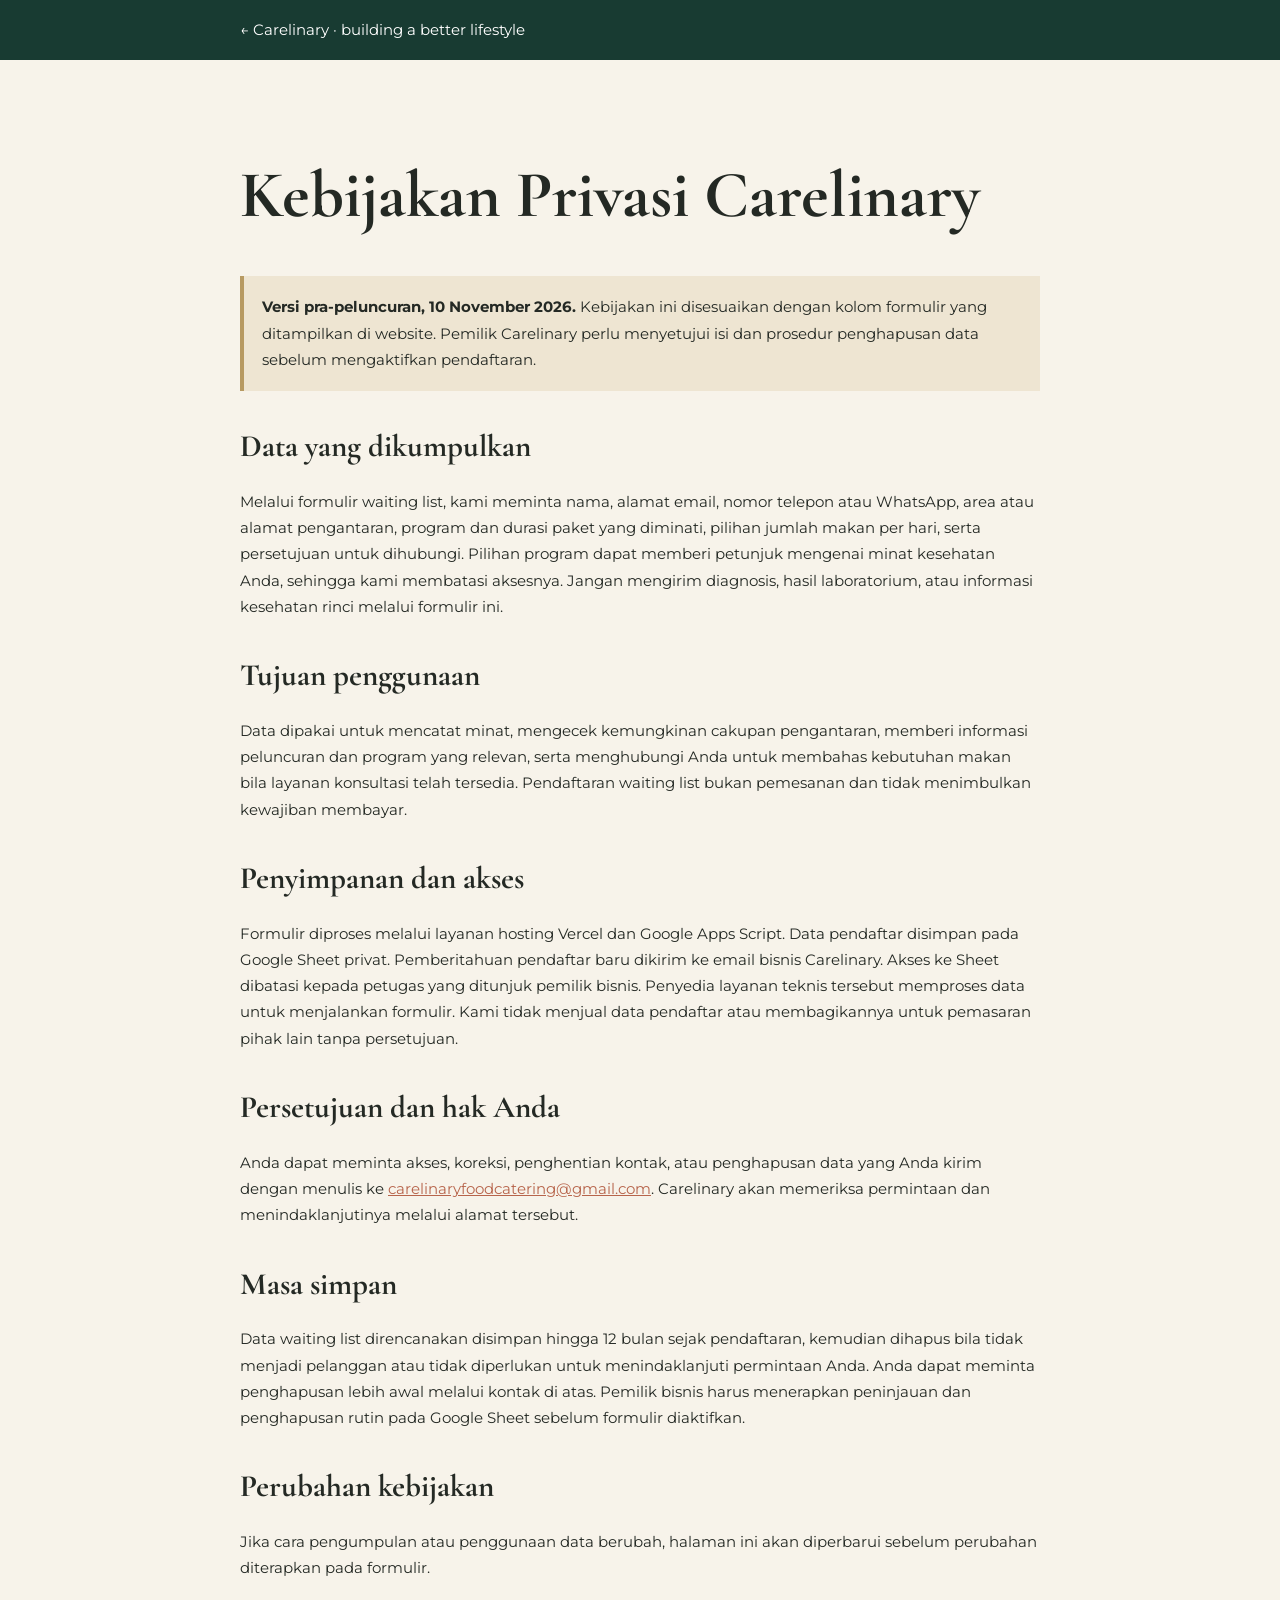
==== privacy.html @ 5a0a8ddf "Add files via upload" ====
<!doctype html>
<html lang="id">
<head>
  <meta charset="utf-8">
  <meta name="viewport" content="width=device-width, initial-scale=1">
  <meta name="robots" content="noindex">
  <title>Kebijakan Privasi — Carelinary</title>
  <link rel="icon" type="image/png" href="favicon.png">
  <link rel="preconnect" href="https://fonts.googleapis.com">
  <link rel="preconnect" href="https://fonts.gstatic.com" crossorigin>
  <link href="https://fonts.googleapis.com/css2?family=Cormorant+Garamond:wght@500;600&family=Montserrat:wght@400;500;600&display=swap" rel="stylesheet">
  <style>
    body{margin:0;background:#F7F3EA;color:#242924;font:15px/1.75 Montserrat,Arial,sans-serif}
    header{background:#183B32;color:white;padding:17px max(24px,calc((100vw - 800px)/2))}
    header a{color:white;text-decoration:none}main{max-width:800px;margin:auto;padding:55px 24px 90px}
    h1,h2{font-family:'Cormorant Garamond',Georgia,serif;line-height:1.1}h1{font-size:clamp(44px,6vw,66px)}h2{font-size:31px;margin-top:38px}
    a{color:#B7644B}aside{padding:18px;background:#eee5d2;border-left:4px solid #B79A62}
  </style>
</head>
<body>
<header><a href="/">← Carelinary · building a better lifestyle</a></header>
<main>
  <h1>Kebijakan Privasi Carelinary</h1>
  <aside><strong>Versi pra-peluncuran, 10 November 2026.</strong> Kebijakan ini disesuaikan dengan kolom formulir yang ditampilkan di website. Pemilik Carelinary perlu menyetujui isi dan prosedur penghapusan data sebelum mengaktifkan pendaftaran.</aside>
  <h2>Data yang dikumpulkan</h2>
  <p>Melalui formulir waiting list, kami meminta nama, alamat email, nomor telepon atau WhatsApp, area atau alamat pengantaran, program dan durasi paket yang diminati, pilihan jumlah makan per hari, serta persetujuan untuk dihubungi. Pilihan program dapat memberi petunjuk mengenai minat kesehatan Anda, sehingga kami membatasi aksesnya. Jangan mengirim diagnosis, hasil laboratorium, atau informasi kesehatan rinci melalui formulir ini.</p>
  <h2>Tujuan penggunaan</h2>
  <p>Data dipakai untuk mencatat minat, mengecek kemungkinan cakupan pengantaran, memberi informasi peluncuran dan program yang relevan, serta menghubungi Anda untuk membahas kebutuhan makan bila layanan konsultasi telah tersedia. Pendaftaran waiting list bukan pemesanan dan tidak menimbulkan kewajiban membayar.</p>
  <h2>Penyimpanan dan akses</h2>
  <p>Formulir diproses melalui layanan hosting Vercel dan Google Apps Script. Data pendaftar disimpan pada Google Sheet privat. Pemberitahuan pendaftar baru dikirim ke email bisnis Carelinary. Akses ke Sheet dibatasi kepada petugas yang ditunjuk pemilik bisnis. Penyedia layanan teknis tersebut memproses data untuk menjalankan formulir. Kami tidak menjual data pendaftar atau membagikannya untuk pemasaran pihak lain tanpa persetujuan.</p>
  <h2>Persetujuan dan hak Anda</h2>
  <p>Anda dapat meminta akses, koreksi, penghentian kontak, atau penghapusan data yang Anda kirim dengan menulis ke <a href="mailto:carelinaryfoodcatering@gmail.com">carelinaryfoodcatering@gmail.com</a>. Carelinary akan memeriksa permintaan dan menindaklanjutinya melalui alamat tersebut.</p>
  <h2>Masa simpan</h2>
  <p>Data waiting list direncanakan disimpan hingga 12 bulan sejak pendaftaran, kemudian dihapus bila tidak menjadi pelanggan atau tidak diperlukan untuk menindaklanjuti permintaan Anda. Anda dapat meminta penghapusan lebih awal melalui kontak di atas. Pemilik bisnis harus menerapkan peninjauan dan penghapusan rutin pada Google Sheet sebelum formulir diaktifkan.</p>
  <h2>Perubahan kebijakan</h2>
  <p>Jika cara pengumpulan atau penggunaan data berubah, halaman ini akan diperbarui sebelum perubahan diterapkan pada formulir.</p>
</main>
</body>
</html>
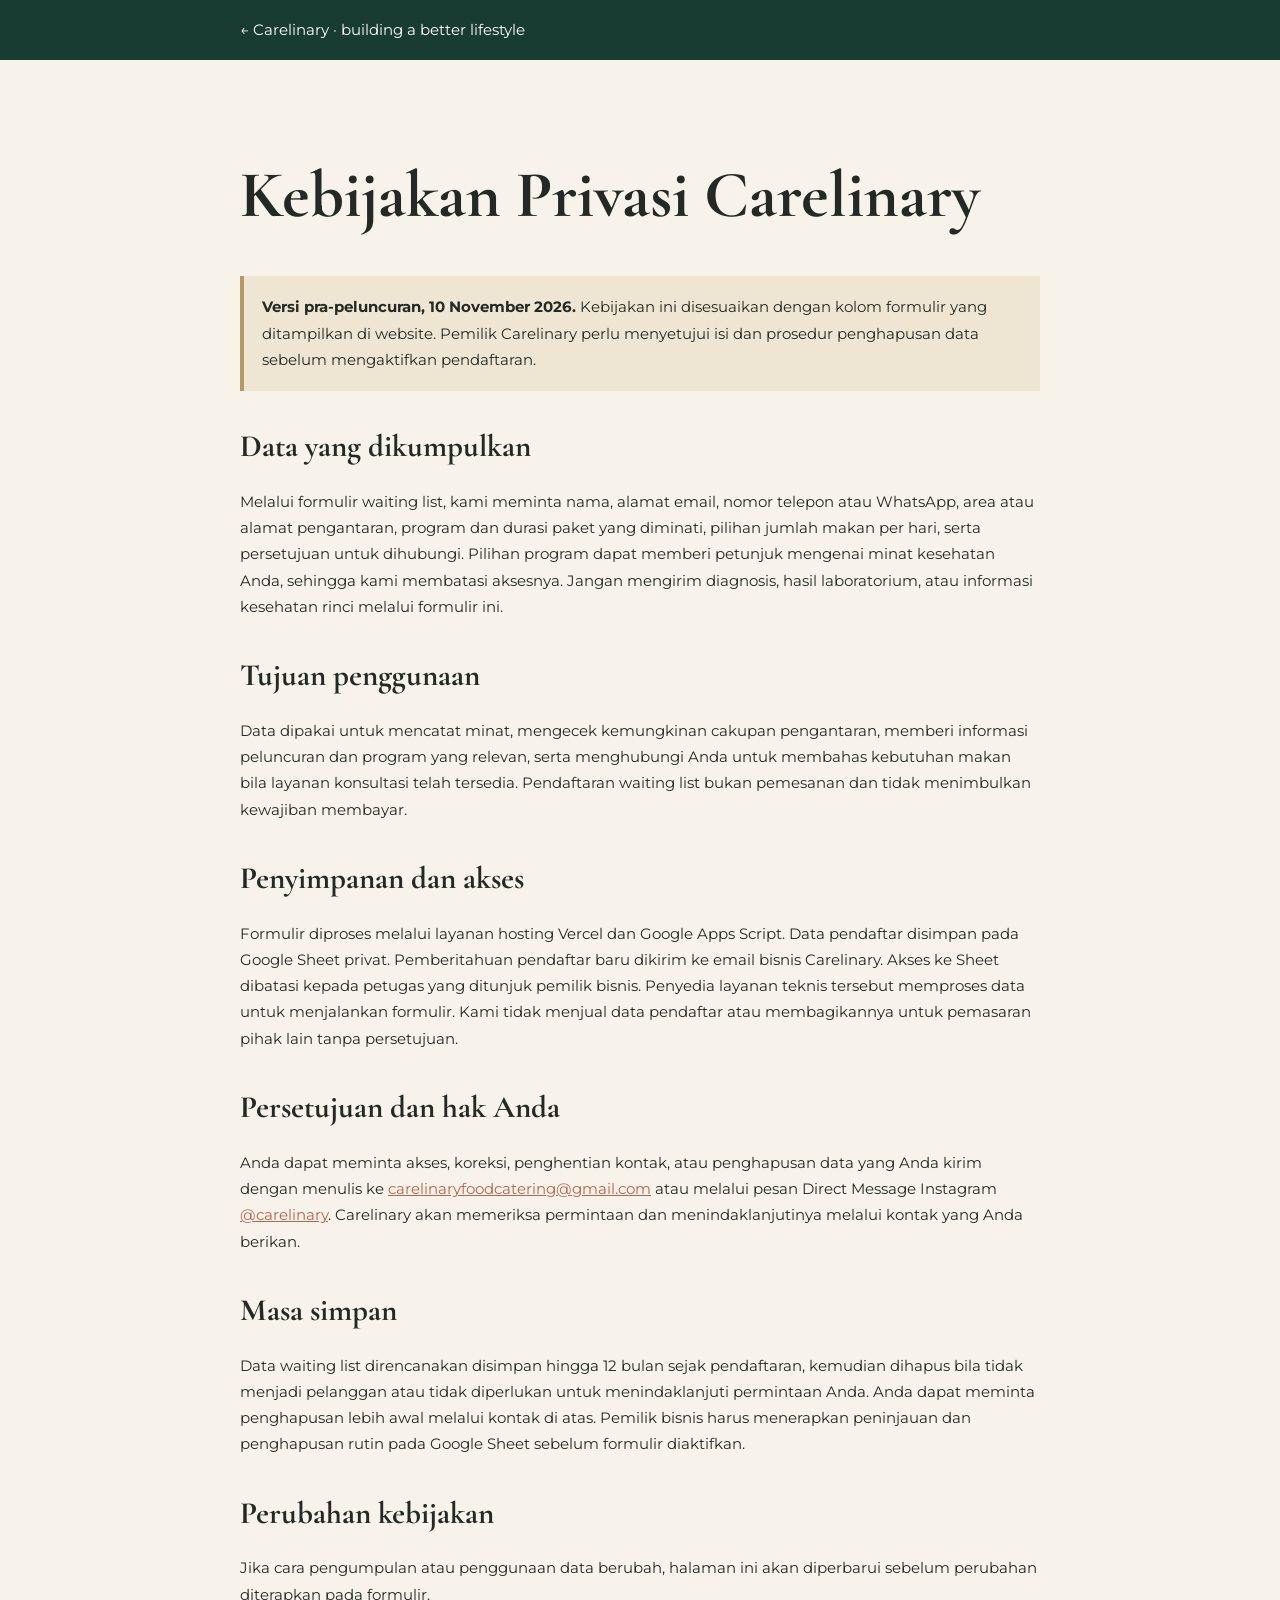
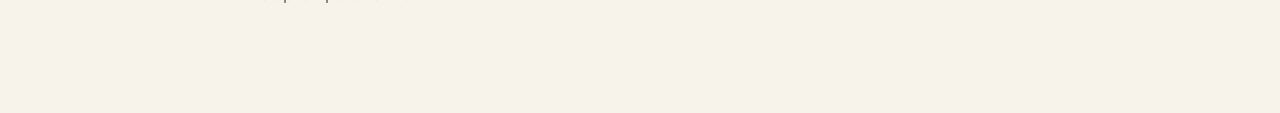
==== commit 9392d5d0: "Resolve index.html merge conflict from origin/main Keep the revised cinematic hero (five concept vid" ====
--- a/privacy.html
+++ b/privacy.html
@@ -29,7 +29,7 @@
   <h2>Penyimpanan dan akses</h2>
   <p>Formulir diproses melalui layanan hosting Vercel dan Google Apps Script. Data pendaftar disimpan pada Google Sheet privat. Pemberitahuan pendaftar baru dikirim ke email bisnis Carelinary. Akses ke Sheet dibatasi kepada petugas yang ditunjuk pemilik bisnis. Penyedia layanan teknis tersebut memproses data untuk menjalankan formulir. Kami tidak menjual data pendaftar atau membagikannya untuk pemasaran pihak lain tanpa persetujuan.</p>
   <h2>Persetujuan dan hak Anda</h2>
-  <p>Anda dapat meminta akses, koreksi, penghentian kontak, atau penghapusan data yang Anda kirim dengan menulis ke <a href="mailto:carelinaryfoodcatering@gmail.com">carelinaryfoodcatering@gmail.com</a>. Carelinary akan memeriksa permintaan dan menindaklanjutinya melalui alamat tersebut.</p>
+  <p>Anda dapat meminta akses, koreksi, penghentian kontak, atau penghapusan data yang Anda kirim dengan menulis ke <a href="mailto:carelinaryfoodcatering@gmail.com">carelinaryfoodcatering@gmail.com</a> atau melalui pesan Direct Message Instagram <a href="https://www.instagram.com/carelinary/" target="_blank" rel="noopener noreferrer">@carelinary</a>. Carelinary akan memeriksa permintaan dan menindaklanjutinya melalui kontak yang Anda berikan.</p>
   <h2>Masa simpan</h2>
   <p>Data waiting list direncanakan disimpan hingga 12 bulan sejak pendaftaran, kemudian dihapus bila tidak menjadi pelanggan atau tidak diperlukan untuk menindaklanjuti permintaan Anda. Anda dapat meminta penghapusan lebih awal melalui kontak di atas. Pemilik bisnis harus menerapkan peninjauan dan penghapusan rutin pada Google Sheet sebelum formulir diaktifkan.</p>
   <h2>Perubahan kebijakan</h2>
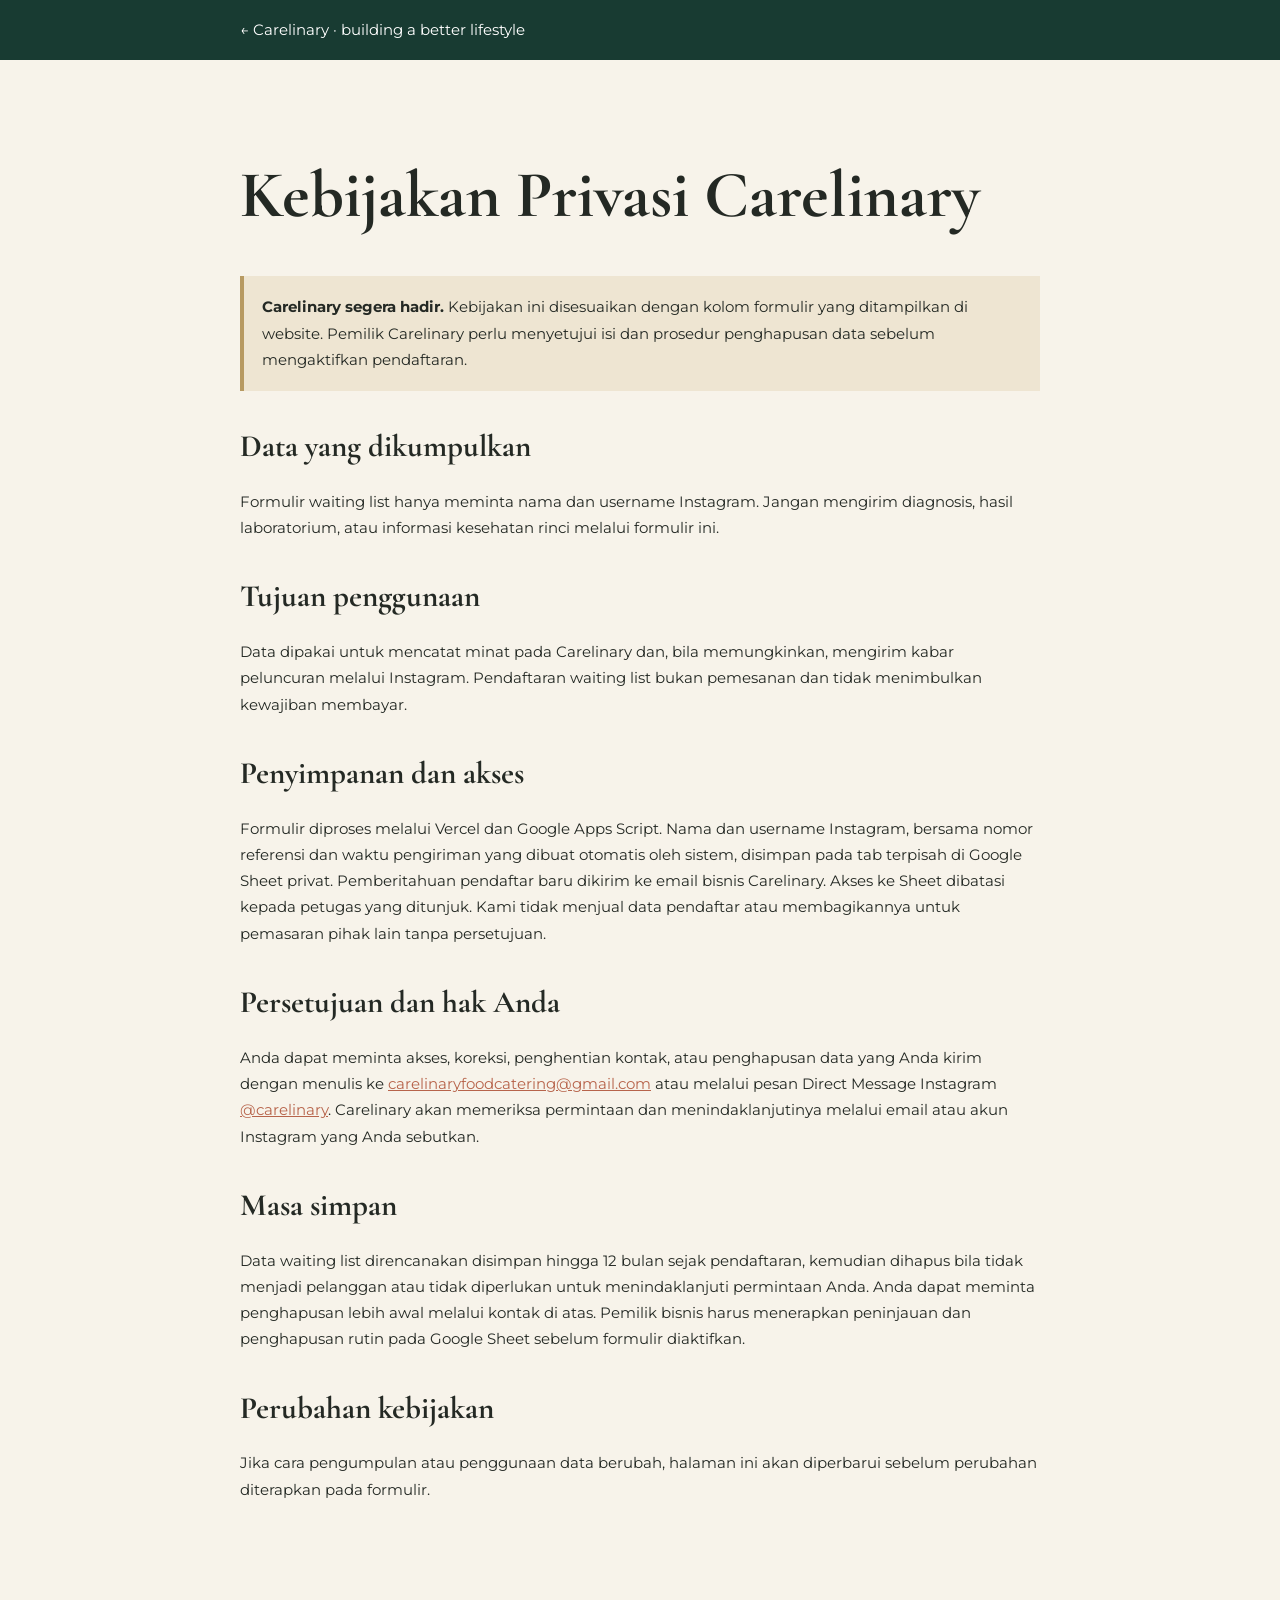
==== commit 3992bbd6: "Revise Carelinary landing page for RevoU brief" ====
--- a/privacy.html
+++ b/privacy.html
@@ -21,15 +21,15 @@
 <header><a href="/">← Carelinary · building a better lifestyle</a></header>
 <main>
   <h1>Kebijakan Privasi Carelinary</h1>
-  <aside><strong>Versi pra-peluncuran, 10 November 2026.</strong> Kebijakan ini disesuaikan dengan kolom formulir yang ditampilkan di website. Pemilik Carelinary perlu menyetujui isi dan prosedur penghapusan data sebelum mengaktifkan pendaftaran.</aside>
+  <aside><strong>Carelinary segera hadir.</strong> Kebijakan ini disesuaikan dengan kolom formulir yang ditampilkan di website. Pemilik Carelinary perlu menyetujui isi dan prosedur penghapusan data sebelum mengaktifkan pendaftaran.</aside>
   <h2>Data yang dikumpulkan</h2>
-  <p>Melalui formulir waiting list, kami meminta nama, alamat email, nomor telepon atau WhatsApp, area atau alamat pengantaran, program dan durasi paket yang diminati, pilihan jumlah makan per hari, serta persetujuan untuk dihubungi. Pilihan program dapat memberi petunjuk mengenai minat kesehatan Anda, sehingga kami membatasi aksesnya. Jangan mengirim diagnosis, hasil laboratorium, atau informasi kesehatan rinci melalui formulir ini.</p>
+  <p>Formulir waiting list hanya meminta nama dan username Instagram. Jangan mengirim diagnosis, hasil laboratorium, atau informasi kesehatan rinci melalui formulir ini.</p>
   <h2>Tujuan penggunaan</h2>
-  <p>Data dipakai untuk mencatat minat, mengecek kemungkinan cakupan pengantaran, memberi informasi peluncuran dan program yang relevan, serta menghubungi Anda untuk membahas kebutuhan makan bila layanan konsultasi telah tersedia. Pendaftaran waiting list bukan pemesanan dan tidak menimbulkan kewajiban membayar.</p>
+  <p>Data dipakai untuk mencatat minat pada Carelinary dan, bila memungkinkan, mengirim kabar peluncuran melalui Instagram. Pendaftaran waiting list bukan pemesanan dan tidak menimbulkan kewajiban membayar.</p>
   <h2>Penyimpanan dan akses</h2>
-  <p>Formulir diproses melalui layanan hosting Vercel dan Google Apps Script. Data pendaftar disimpan pada Google Sheet privat. Pemberitahuan pendaftar baru dikirim ke email bisnis Carelinary. Akses ke Sheet dibatasi kepada petugas yang ditunjuk pemilik bisnis. Penyedia layanan teknis tersebut memproses data untuk menjalankan formulir. Kami tidak menjual data pendaftar atau membagikannya untuk pemasaran pihak lain tanpa persetujuan.</p>
+  <p>Formulir diproses melalui Vercel dan Google Apps Script. Nama dan username Instagram, bersama nomor referensi dan waktu pengiriman yang dibuat otomatis oleh sistem, disimpan pada tab terpisah di Google Sheet privat. Pemberitahuan pendaftar baru dikirim ke email bisnis Carelinary. Akses ke Sheet dibatasi kepada petugas yang ditunjuk. Kami tidak menjual data pendaftar atau membagikannya untuk pemasaran pihak lain tanpa persetujuan.</p>
   <h2>Persetujuan dan hak Anda</h2>
-  <p>Anda dapat meminta akses, koreksi, penghentian kontak, atau penghapusan data yang Anda kirim dengan menulis ke <a href="mailto:carelinaryfoodcatering@gmail.com">carelinaryfoodcatering@gmail.com</a> atau melalui pesan Direct Message Instagram <a href="https://www.instagram.com/carelinary/" target="_blank" rel="noopener noreferrer">@carelinary</a>. Carelinary akan memeriksa permintaan dan menindaklanjutinya melalui kontak yang Anda berikan.</p>
+  <p>Anda dapat meminta akses, koreksi, penghentian kontak, atau penghapusan data yang Anda kirim dengan menulis ke <a href="mailto:carelinaryfoodcatering@gmail.com">carelinaryfoodcatering@gmail.com</a> atau melalui pesan Direct Message Instagram <a href="https://www.instagram.com/carelinary/" target="_blank" rel="noopener noreferrer">@carelinary</a>. Carelinary akan memeriksa permintaan dan menindaklanjutinya melalui email atau akun Instagram yang Anda sebutkan.</p>
   <h2>Masa simpan</h2>
   <p>Data waiting list direncanakan disimpan hingga 12 bulan sejak pendaftaran, kemudian dihapus bila tidak menjadi pelanggan atau tidak diperlukan untuk menindaklanjuti permintaan Anda. Anda dapat meminta penghapusan lebih awal melalui kontak di atas. Pemilik bisnis harus menerapkan peninjauan dan penghapusan rutin pada Google Sheet sebelum formulir diaktifkan.</p>
   <h2>Perubahan kebijakan</h2>
